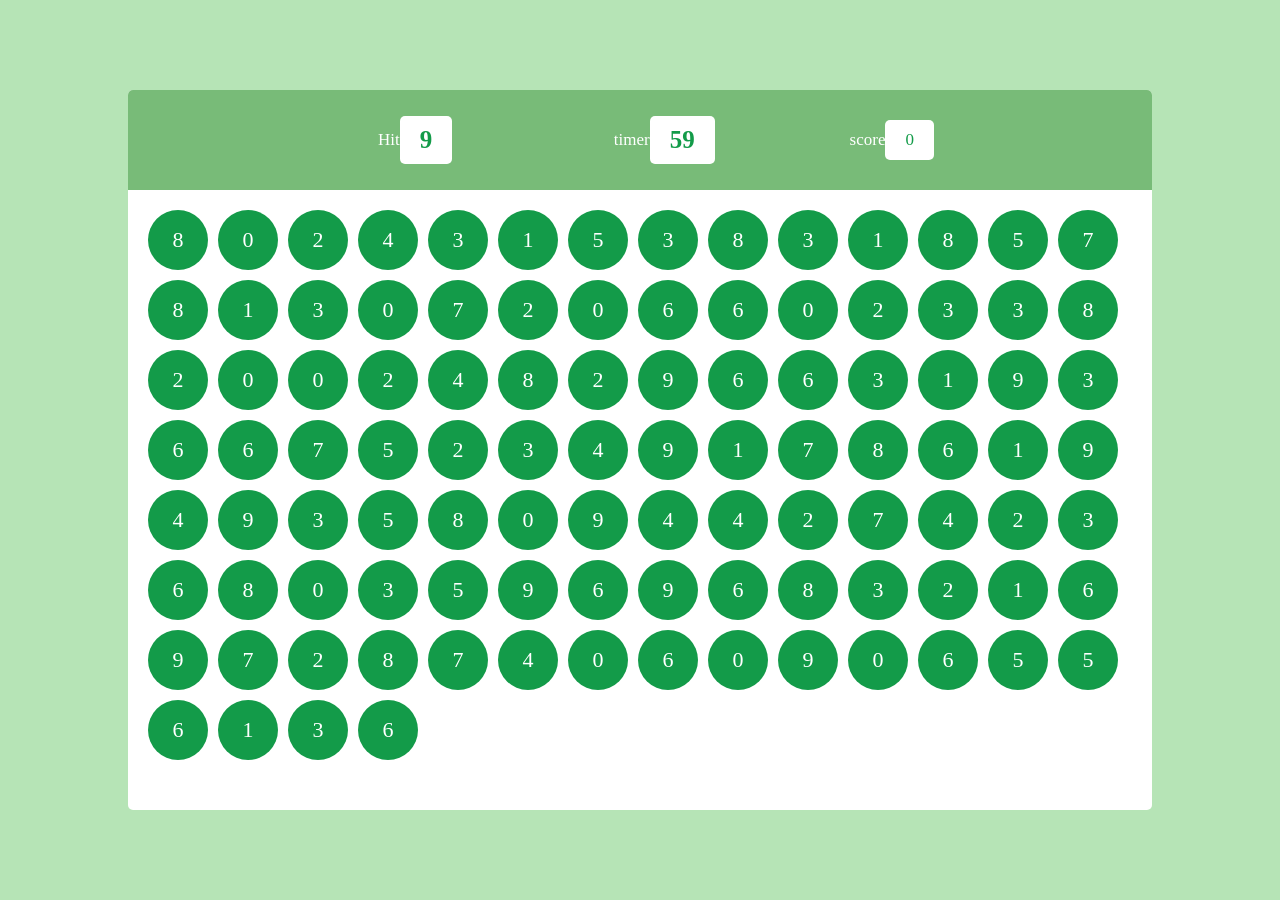
==== index2.html @ e7cd24d7 "Add files via upload" ====
<!DOCTYPE html>
<html lang="en">
<head>
    <link rel="stylesheet" href="style.css">
    <meta charset="UTF-8">
    <meta name="viewport" content="width=device-width, initial-scale=1.0">
    <title>Document</title>
   
</head>
<body>
    <div class="main">
        <div class="pannel">
            <div class="ptop">
                <div class="elem">
                    <h2>Hit</h2>
                    <div id="hitval" class="box"><h2></h2></div>
                </div>
                <div  class="elem"><h2>timer</h2>
                    <div  id="tim" class="box"><h2>60</h2></div>
                </div>
                <div  class="elem">
                    <h2>score</h2>
                    <div id="soc" class="box"><h2>0</h2></div>
                </div>
            </div>
            <div class="pbot">
                <div class="buble">5</div>
            </div>
        </div>

    </div>
    <script src="logic.js"></script>
</body>
</html>
---- style.css ----
*{
    padding: 0;
    margin: 0;
    font-family: "gilroy";
    box-sizing: border-box;

}
html,body{
    width: 100%;
    height: 100%;
}
.main{
    display: flex;
    align-items: center;
    justify-content: center;
    width: 100%;
    height: 100%;
    background-color:rgb(182, 228, 182);
}
.pannel{
    overflow: hidden;
    width: 80%;
    height: 80%;
    background-color: #fff;
    border-radius: 5px;
}
.ptop
{
    justify-content: space-between;
    display: flex;
    color: #fff;
    padding: 0px 250px;
    align-items: center;
    width: 100%;
    height: 100px;
    background-color: rgb(120, 187, 120);
}
.box{
    padding: 10px 20px;
    background-color: #ffffff;
    border-radius: 5px;
    gap: 5px;
    font-weight: 600;
    font-size: 25px;
    color: rgb(19, 155, 73);

}
.elem{

    align-items: center;
    display: flex;
    width: 10%;

}
.elem h2{
    font-weight: 500;
    font-size: 17px;
}
.pbot
{
    display: flex;
    gap: 10px;
    flex-wrap: wrap;
    width: 100%;
    height: calc(100%-100px);
    padding: 20px;
    
}
.buble{
    justify-content: center;
    display: flex;
    align-items: center;
    width: 60px;
    font-size: 22px;
    height: 60px;
    background-color: rgb(19, 155, 73);
    color: white;
    border-radius: 50%;
    font-weight: 500;
}
.buble:hover{
    cursor: pointer;
    background-color: rgb(4, 97, 4);
}
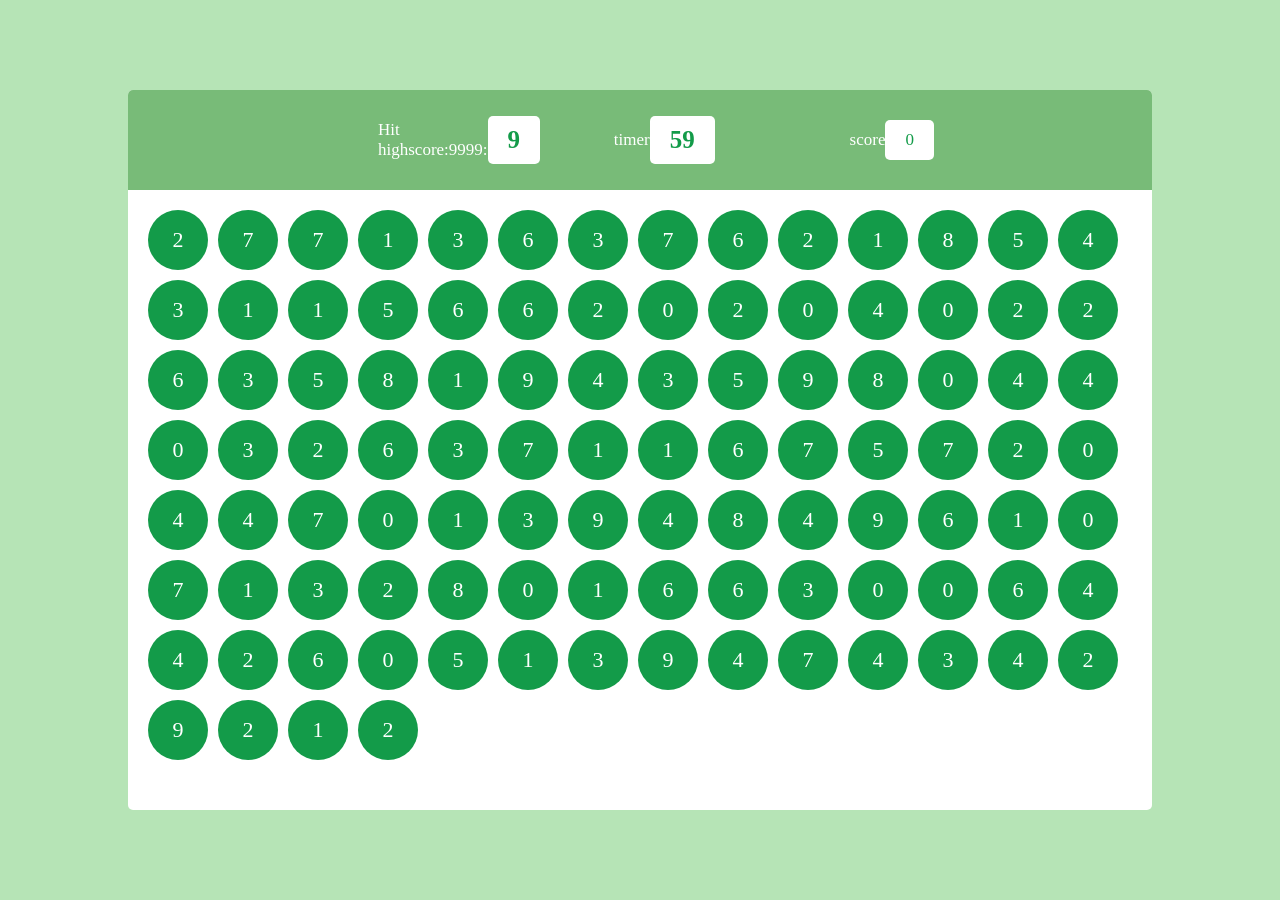
==== commit 77df5372: "index2.html" ====
--- a/index2.html
+++ b/index2.html
@@ -12,7 +12,7 @@
         <div class="pannel">
             <div class="ptop">
                 <div class="elem">
-                    <h2>Hit</h2>
+                    <h2>Hit highscore:9999:</h2>
                     <div id="hitval" class="box"><h2></h2></div>
                 </div>
                 <div  class="elem"><h2>timer</h2>
@@ -31,4 +31,5 @@
     </div>
     <script src="logic.js"></script>
 </body>
-</html>+
+</html>
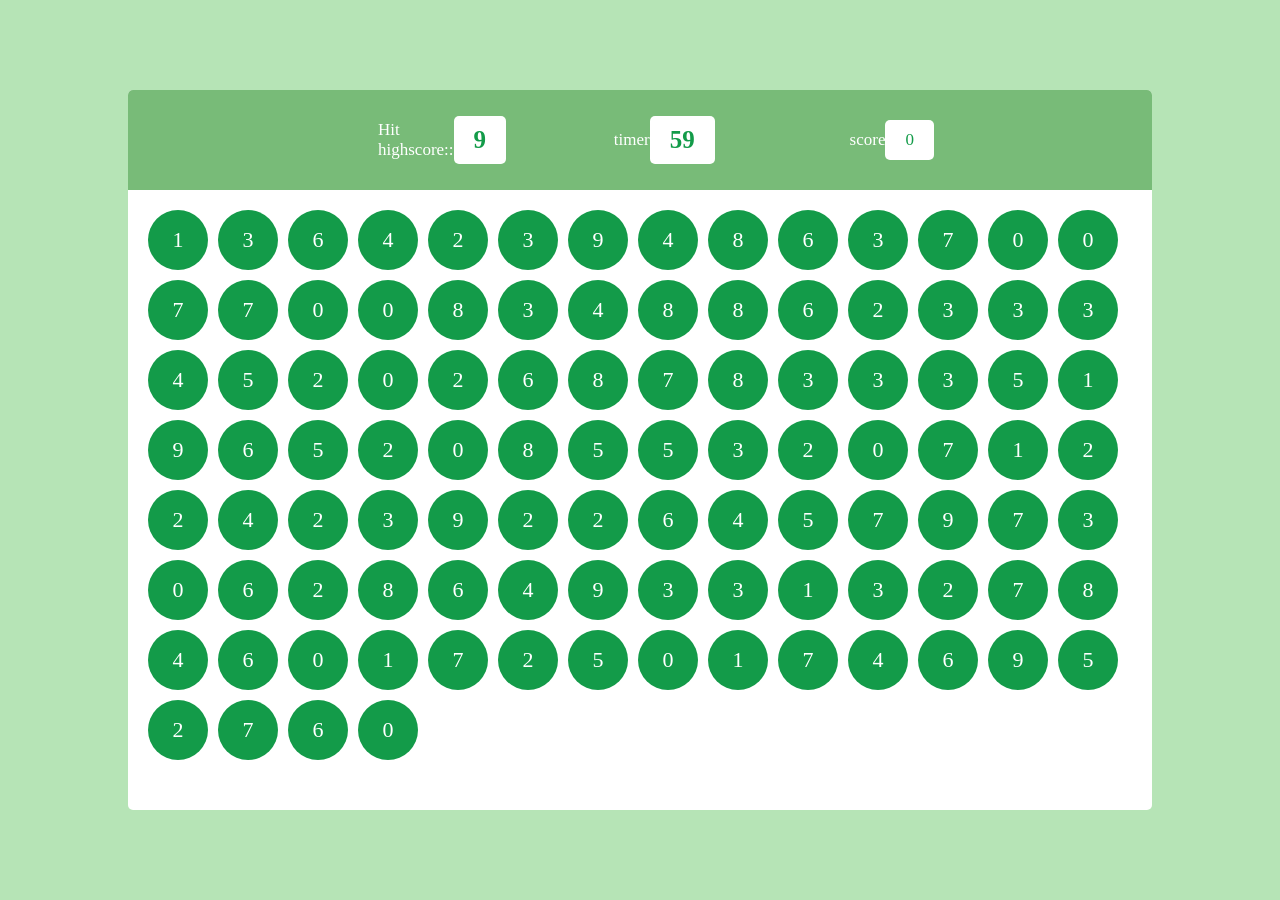
==== commit a05cbba1: "Update index2.html" ====
--- a/index2.html
+++ b/index2.html
@@ -12,7 +12,7 @@
         <div class="pannel">
             <div class="ptop">
                 <div class="elem">
-                    <h2>Hit highscore:9999:</h2>
+                    <h2>Hit highscore::</h2>
                     <div id="hitval" class="box"><h2></h2></div>
                 </div>
                 <div  class="elem"><h2>timer</h2>
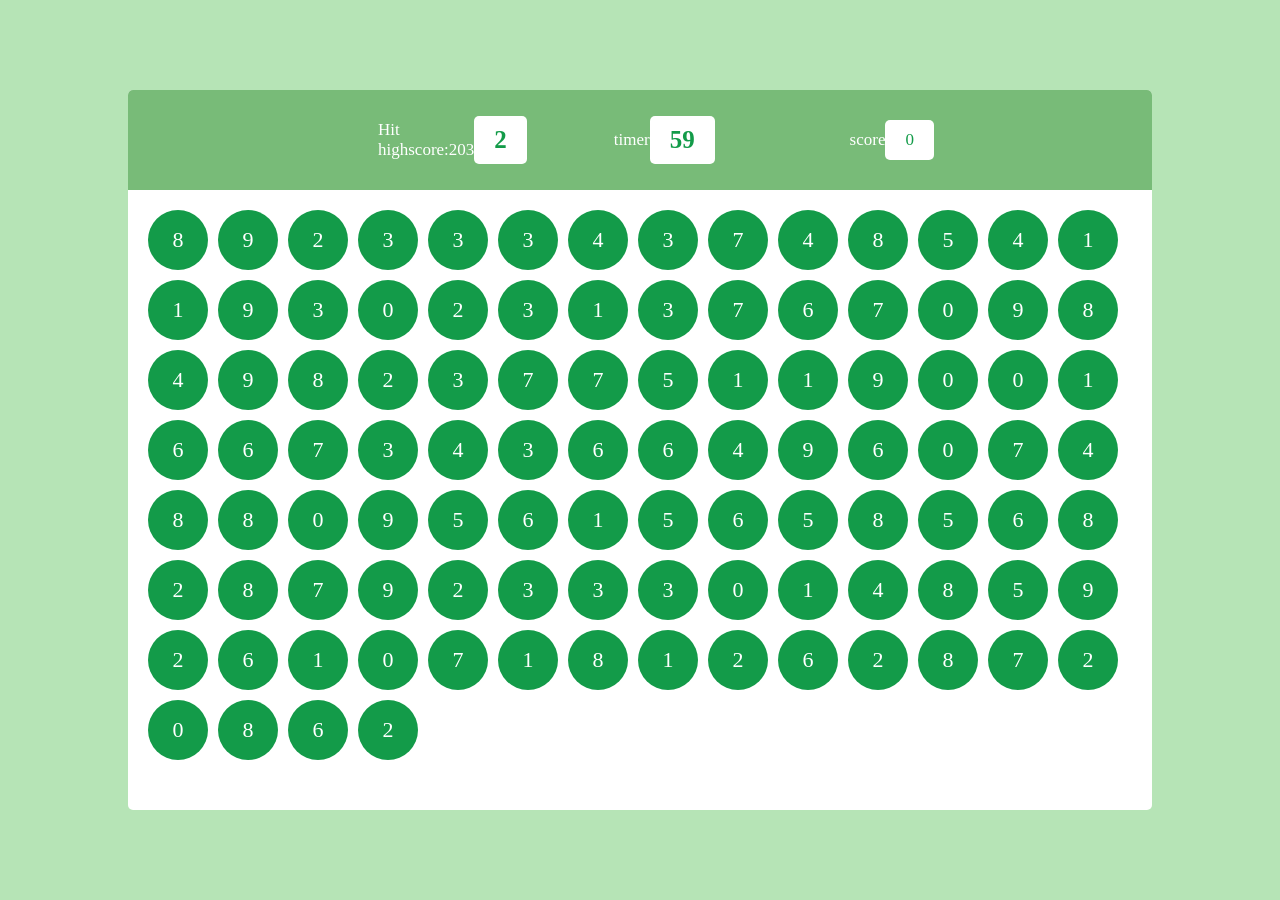
==== commit 52dfc7fa: "Update hit highscore in index2.html" ====
--- a/index2.html
+++ b/index2.html
@@ -12,7 +12,7 @@
         <div class="pannel">
             <div class="ptop">
                 <div class="elem">
-                    <h2>Hit highscore::</h2>
+                    <h2>Hit highscore:203</h2>
                     <div id="hitval" class="box"><h2></h2></div>
                 </div>
                 <div  class="elem"><h2>timer</h2>
